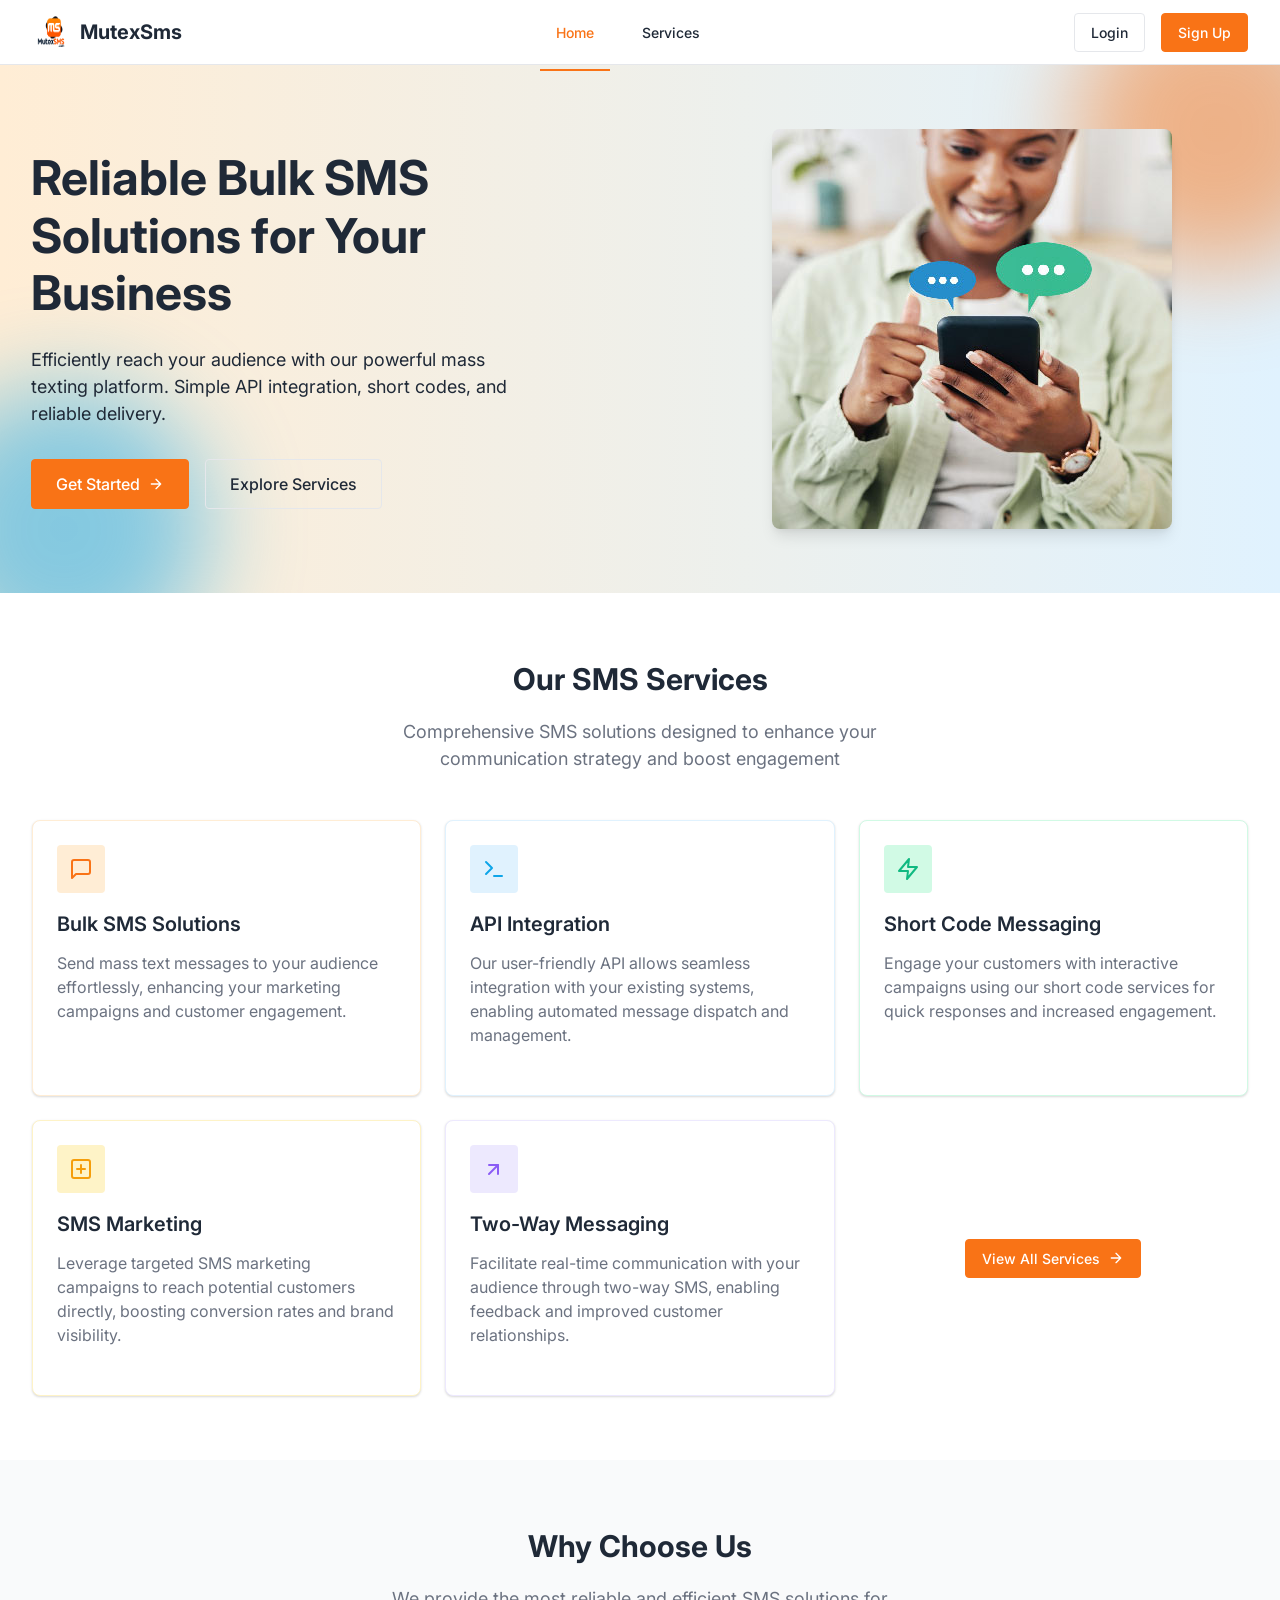
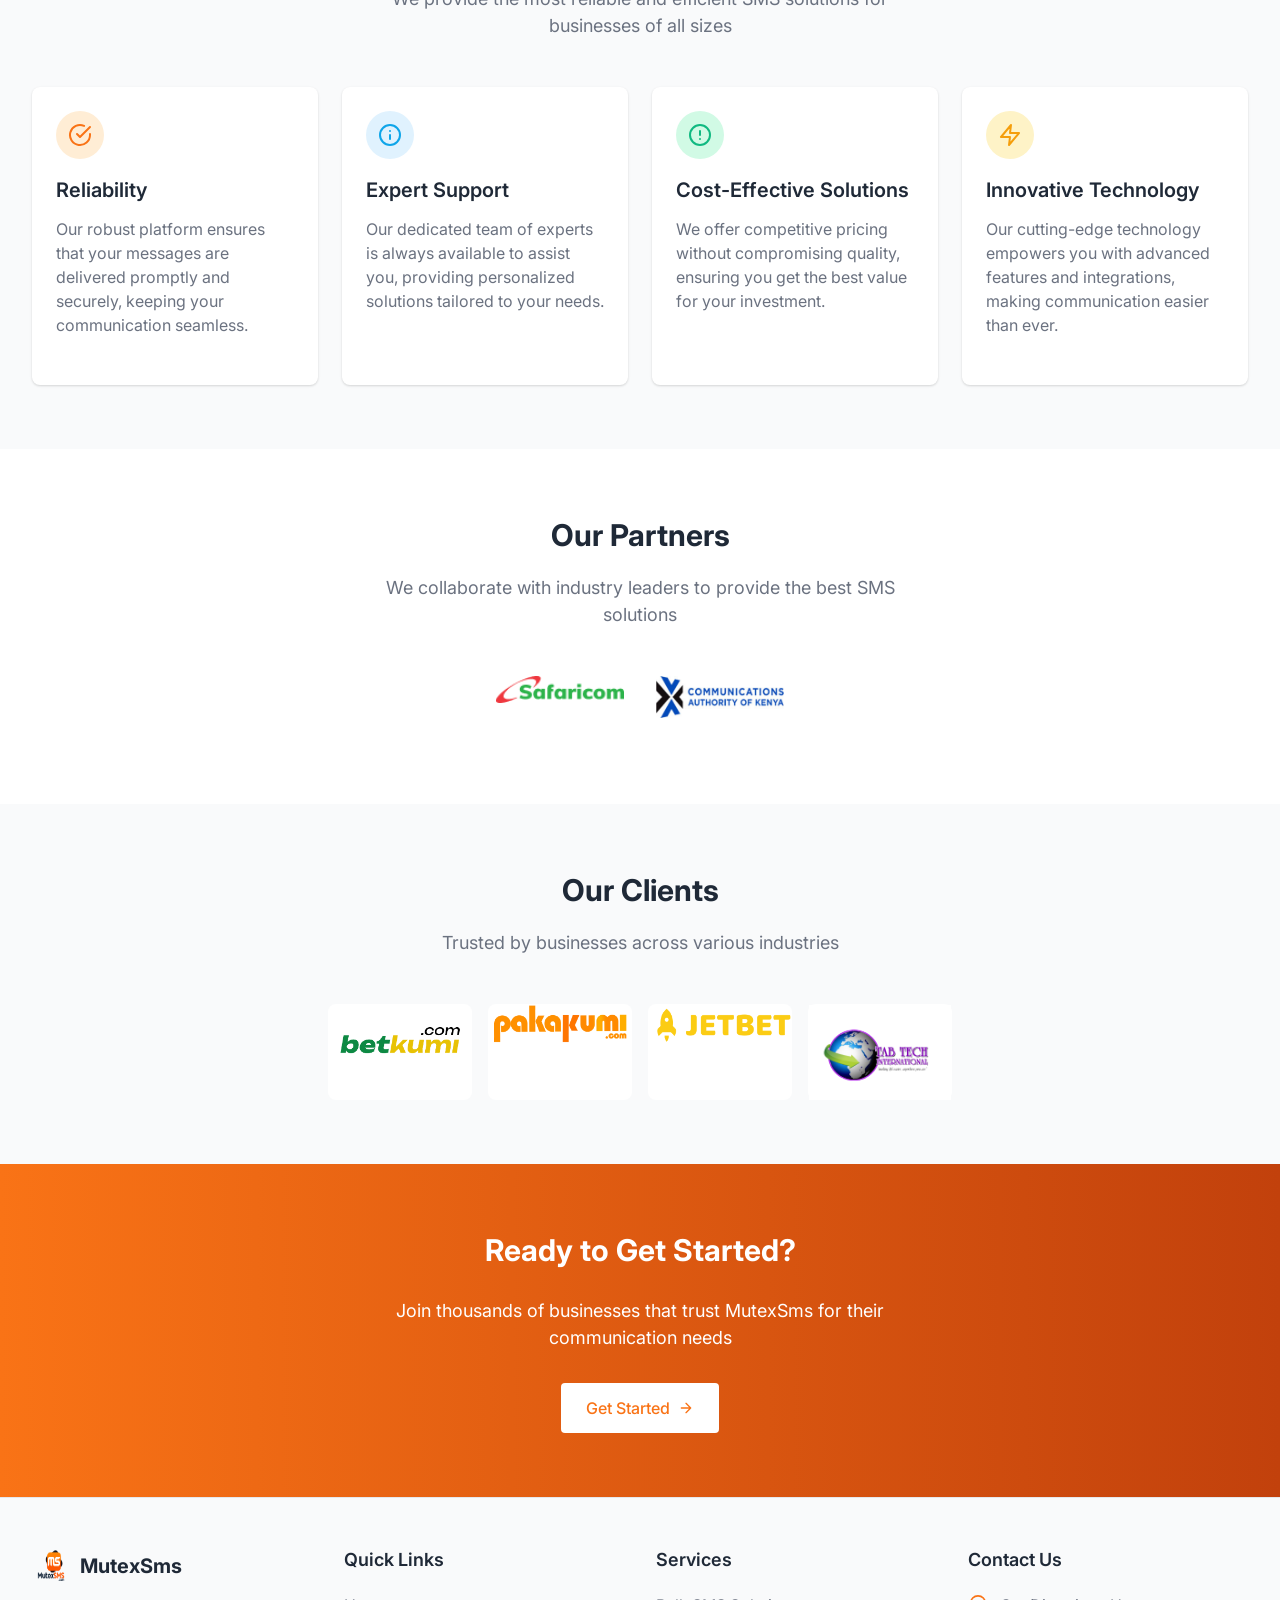
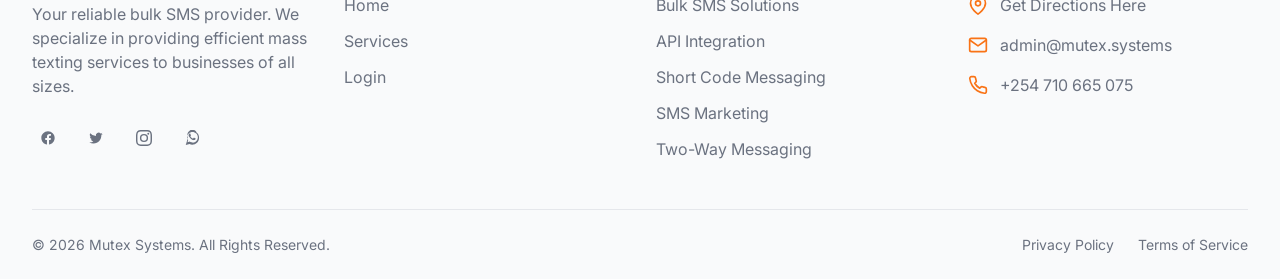
==== index.html @ d1c193d3 "first commit" ====
<!DOCTYPE html>
<html lang="en">
<head>
  <meta charset="UTF-8">
  <meta name="viewport" content="width=device-width, initial-scale=1.0">
  <link rel="icon" type="image" href="logos/logo_mutexsms.png" />
  <title>MutexSms</title>
  <meta name="description" content="Your reliable bulk SMS provider. We specialize in providing efficient mass texting services to businesses of all sizes.">
  <link rel="stylesheet" href="css/global.css">
  <link rel="stylesheet" href="css/header.module.css">
  <link rel="stylesheet" href="css/footer.module.css">
  <link rel="stylesheet" href="css/home.module.css">
  <link rel="stylesheet" href="https://fonts.googleapis.com/css2?family=Inter:wght@400;500;600;700&display=swap">
</head>
<body>
  <header class="header">
    <div class="container header__container">
      <a href="/" class="header__logo">
        <img src="logos/logo_mutexsms.png" alt="MutexSms logo">
        <span>MutexSms</span>
      </a>

      <nav class="header__nav">
        <a href="/" class="header__nav-link header__nav-link--active">Home</a>
        <a href="/services.html" class="header__nav-link">Services</a>
      </nav>

      <div class="header__actions">
        <a href="https://vas.mutexsms.com/site/login" class="button button--outline">Login</a>
        <a href="https://vas.mutexsms.com/site/register" class="button button--primary">Sign Up</a>
      </div>

      <button class="header__menu-toggle" aria-label="Toggle menu">
        <span class="header__menu-icon"></span>
      </button>
    </div>

    <div class="header__mobile-menu">
      <div class="container">
        <a href="/" class="header__mobile-link">Home</a>
        <a href="/about.html" class="header__mobile-link">About</a>
        <a href="/services.html" class="header__mobile-link">Services</a>
        
        <div class="header__mobile-actions">
          <a href="https://vas.mutexsms.com/site/login" class="button button--outline button--full">Login</a>
          <a href="https://vas.mutexsms.com/site/register" class="button button--primary button--full">Sign Up</a>
        </div>
      </div>
    </div>
  </header>

  <main>
    <!-- Hero Section -->
    <section class="hero">
      <div class="hero__bg">
        <div class="hero__bg-shape hero__bg-shape--1"></div>
        <div class="hero__bg-shape hero__bg-shape--2"></div>
      </div>
      <div class=" hero__container">
        <div class="hero__content">
          <h1 class="hero__title">Reliable Bulk SMS Solutions for Your Business</h1>
          <p class="hero__text">
            Efficiently reach your audience with our powerful mass texting platform. Simple API integration, short
            codes, and reliable delivery.
          </p>
          <div class="hero__buttons">
            <a href="https://vas.mutexsms.com/site/login" class="button button--primary button--lg">
              Get Started
              <svg class="button__icon" xmlns="http://www.w3.org/2000/svg" viewBox="0 0 24 24" fill="none" stroke="currentColor" stroke-width="2" stroke-linecap="round" stroke-linejoin="round">
                <path d="M5 12h14M12 5l7 7-7 7"/>
              </svg>
            </a>
            <a href="/services.html" class="button button--outline button--lg">Explore Services</a>
          </div>
        </div>

        <div class="hero__image-container">
          <img src="logos/Mutex-01.jpg" alt="SMS Marketing Illustration" class="hero__image" width="400" height="400">
        </div>
      </div>
    </section>

    <!-- Features Section -->
    <section class="features">
      <div class="container">
        <div class="section-header">
          <h2 class="section-title">Our SMS Services</h2>
          <p class="section-description">
            Comprehensive SMS solutions designed to enhance your communication strategy and boost engagement
          </p>
        </div>

        <div class="features__grid">
          <div class="card card--feature card--orange">
            <div class="card__icon card__icon--orange">
              <svg xmlns="http://www.w3.org/2000/svg" viewBox="0 0 24 24" fill="none" stroke="currentColor" stroke-width="2" stroke-linecap="round" stroke-linejoin="round">
                <path d="M21 15a2 2 0 0 1-2 2H7l-4 4V5a2 2 0 0 1 2-2h14a2 2 0 0 1 2 2z"/>
              </svg>
            </div>
            <h3 class="card__title">Bulk SMS Solutions</h3>
            <p class="card__text">
              Send mass text messages to your audience effortlessly, enhancing your marketing campaigns and customer
              engagement.
            </p>
          </div>

          <div class="card card--feature card--blue">
            <div class="card__icon card__icon--blue">
              <svg xmlns="http://www.w3.org/2000/svg" viewBox="0 0 24 24" fill="none" stroke="currentColor" stroke-width="2" stroke-linecap="round" stroke-linejoin="round">
                <polyline points="4 17 10 11 4 5"/>
                <line x1="12" y1="19" x2="20" y2="19"/>
              </svg>
            </div>
            <h3 class="card__title">API Integration</h3>
            <p class="card__text">
              Our user-friendly API allows seamless integration with your existing systems, enabling automated
              message dispatch and management.
            </p>
          </div>

          <div class="card card--feature card--green">
            <div class="card__icon card__icon--green">
              <svg xmlns="http://www.w3.org/2000/svg" viewBox="0 0 24 24" fill="none" stroke="currentColor" stroke-width="2" stroke-linecap="round" stroke-linejoin="round">
                <polygon points="13 2 3 14 12 14 11 22 21 10 12 10 13 2"/>
              </svg>
            </div>
            <h3 class="card__title">Short Code Messaging</h3>
            <p class="card__text">
              Engage your customers with interactive campaigns using our short code services for quick responses and
              increased engagement.
            </p>
          </div>

          <div class="card card--feature card--amber">
            <div class="card__icon card__icon--amber">
              <svg xmlns="http://www.w3.org/2000/svg" viewBox="0 0 24 24" fill="none" stroke="currentColor" stroke-width="2" stroke-linecap="round" stroke-linejoin="round">
                <rect x="3" y="3" width="18" height="18" rx="2" ry="2"/>
                <line x1="12" y1="8" x2="12" y2="16"/>
                <line x1="8" y1="12" x2="16" y2="12"/>
              </svg>
            </div>
            <h3 class="card__title">SMS Marketing</h3>
            <p class="card__text">
              Leverage targeted SMS marketing campaigns to reach potential customers directly, boosting conversion
              rates and brand visibility.
            </p>
          </div>

          <div class="card card--feature card--purple">
            <div class="card__icon card__icon--purple">
              <svg xmlns="http://www.w3.org/2000/svg" viewBox="0 0 24 24" fill="none" stroke="currentColor" stroke-width="2" stroke-linecap="round" stroke-linejoin="round">
                <path d="M7 17l9-9"/>
                <path d="M7 8h9v9"/>
              </svg>
            </div>
            <h3 class="card__title">Two-Way Messaging</h3>
            <p class="card__text">
              Facilitate real-time communication with your audience through two-way SMS, enabling feedback and
              improved customer relationships.
            </p>
          </div>

          <div class="features__cta">
            <a href="/services.html" class="button button--primary">
              View All Services
              <svg class="button__icon" xmlns="http://www.w3.org/2000/svg" viewBox="0 0 24 24" fill="none" stroke="currentColor" stroke-width="2" stroke-linecap="round" stroke-linejoin="round">
                <path d="M5 12h14M12 5l7 7-7 7"/>
              </svg>
            </a>
          </div>
        </div>
      </div>
    </section>

    <!-- Why Choose Us Section -->
    <section class="why-us">
      <div class="container">
        <div class="section-header">
          <h2 class="section-title">Why Choose Us</h2>
          <p class="section-description">
            We provide the most reliable and efficient SMS solutions for businesses of all sizes
          </p>
        </div>

        <div class="why-us__grid">
          <div class="card card--why-us">
            <div class="card__icon-circle card__icon-circle--orange">
              <svg xmlns="http://www.w3.org/2000/svg" viewBox="0 0 24 24" fill="none" stroke="currentColor" stroke-width="2" stroke-linecap="round" stroke-linejoin="round">
                <path d="M22 11.08V12a10 10 0 1 1-5.93-9.14"/>
                <polyline points="22 4 12 14.01 9 11.01"/>
              </svg>
            </div>
            <h3 class="card__title">Reliability</h3>
            <p class="card__text">
              Our robust platform ensures that your messages are delivered promptly and securely, keeping your
              communication seamless.
            </p>
          </div>

          <div class="card card--why-us">
            <div class="card__icon-circle card__icon-circle--blue">
              <svg xmlns="http://www.w3.org/2000/svg" viewBox="0 0 24 24" fill="none" stroke="currentColor" stroke-width="2" stroke-linecap="round" stroke-linejoin="round">
                <circle cx="12" cy="12" r="10"/>
                <line x1="12" y1="16" x2="12" y2="12"/>
                <line x1="12" y1="8" x2="12.01" y2="8"/>
              </svg>
            </div>
            <h3 class="card__title">Expert Support</h3>
            <p class="card__text">
              Our dedicated team of experts is always available to assist you, providing personalized solutions
              tailored to your needs.
            </p>
          </div>

          <div class="card card--why-us">
            <div class="card__icon-circle card__icon-circle--green">
              <svg xmlns="http://www.w3.org/2000/svg" viewBox="0 0 24 24" fill="none" stroke="currentColor" stroke-width="2" stroke-linecap="round" stroke-linejoin="round">
                <circle cx="12" cy="12" r="10"/>
                <line x1="12" y1="8" x2="12" y2="12"/>
                <line x1="12" y1="16" x2="12.01" y2="16"/>
              </svg>
            </div>
            <h3 class="card__title">Cost-Effective Solutions</h3>
            <p class="card__text">
              We offer competitive pricing without compromising quality, ensuring you get the best value for your
              investment.
            </p>
          </div>

          <div class="card card--why-us">
            <div class="card__icon-circle card__icon-circle--amber">
              <svg xmlns="http://www.w3.org/2000/svg" viewBox="0 0 24 24" fill="none" stroke="currentColor" stroke-width="2" stroke-linecap="round" stroke-linejoin="round">
                <path d="M13 2L3 14h9l-1 8 10-12h-9l1-8z"/>
              </svg>
            </div>
            <h3 class="card__title">Innovative Technology</h3>
            <p class="card__text">
              Our cutting-edge technology empowers you with advanced features and integrations, making communication
              easier than ever.
            </p>
          </div>
        </div>
      </div>
    </section>

    <!-- Partners Section -->
    <section class="partners">
      <div class="container">
        <div class="section-header">
          <h2 class="section-title">Our Partners</h2>
          <p class="section-description">
            We collaborate with industry leaders to provide the best SMS solutions
          </p>
        </div>

        <div class="partners__logos">
          <div class="partners__logo">
            <img src="logos/safaricom-logo-green.png" alt="Partner logo" width="128" height="64">
          </div>
          <div class="partners__logo">
            <img src="logos/cA.jpg" alt="Partner logo" width="128" height="64">
          </div>
        </div>
      </div>
    </section>

    <!-- Clients Section -->
    <section class="clients">
      <div class="container">
        <div class="section-header">
          <h2 class="section-title">Our Clients</h2>
          <p class="section-description">Trusted by businesses across various industries</p>
        </div>

        <div class="clients__logos">
          <div class="clients__logo">
            <img src="logos/Betkumi Kenya logo-03.png" alt="Client logo" >
          </div>
          <div class="clients__logo">
            <img src="logos/pakakumi.png" alt="Client logo" >
          </div>
          <div class="clients__logo">
            <img src="logos/jetBet.png" alt="Client logo" >
          </div>
          <div class="clients__logo">
            <img src="logos/TAB TECH.jpg" alt="Client logo" >
          </div>
        </div>
      </div>
    </section>

    <!-- CTA Section -->
    <section class="cta">
      <div class="container cta__container">
        <h2 class="cta__title">Ready to Get Started?</h2>
        <p class="cta__text">
          Join thousands of businesses that trust MutexSms for their communication needs
        </p>
        <div class="cta__buttons">
          <a href="https://vas.mutexsms.com/site/login" class="button button--white button--lg">
            Get Started
            <svg class="button__icon" xmlns="http://www.w3.org/2000/svg" viewBox="0 0 24 24" fill="none" stroke="currentColor" stroke-width="2" stroke-linecap="round" stroke-linejoin="round">
              <path d="M5 12h14M12 5l7 7-7 7"/>
            </svg>
          </a>
        </div>
      </div>
    </section>
  </main>

  <footer class="footer">
    <div class="container">
      <div class="footer__grid">
        <div class="footer__info">
          <a href="/" class="footer__logo">
            <img src="logos/logo_mutexsms.png" alt="MutexSms logo" width="40" height="40">
            <span>MutexSms</span>
          </a>
          <p class="footer__description">
            Your reliable bulk SMS provider. We specialize in providing efficient mass texting services to businesses
            of all sizes.
          </p>
          <div class="footer__social">
            <a href="#" class="footer__social-link" aria-label="Facebook">
              <svg xmlns="http://www.w3.org/2000/svg" viewBox="0 0 24 24" fill="currentColor">
                <path d="M22 12c0-5.523-4.477-10-10-10S2 6.477 2 12c0 4.991 3.657 9.128 8.438 9.878v-6.987h-2.54V12h2.54V9.797c0-2.506 1.492-3.89 3.777-3.89 1.094 0 2.238.195 2.238.195v2.46h-1.26c-1.243 0-1.63.771-1.63 1.562V12h2.773l-.443 2.89h-2.33v6.988C18.343 21.128 22 16.991 22 12z"/>
              </svg>
            </a>
            <a href="#" class="footer__social-link" aria-label="Twitter">
              <svg xmlns="http://www.w3.org/2000/svg" viewBox="0 0 24 24" fill="currentColor">
                <path d="M8.29 20.251c7.547 0 11.675-6.253 11.675-11.675 0-.178 0-.355-.012-.53A8.348 8.348 0 0022 5.92a8.19 8.19 0 01-2.357.646 4.118 4.118 0 001.804-2.27 8.224 8.224 0 01-2.605.996 4.107 4.107 0 00-6.993 3.743 11.65 11.65 0 01-8.457-4.287 4.106 4.106 0 001.27 5.477A4.072 4.072 0 012.8 9.713v.052a4.105 4.105 0 003.292 4.022 4.095 4.095 0 01-1.853.07 4.108 4.108 0 003.834 2.85A8.233 8.233 0 012 18.407a11.616 11.616 0 006.29 1.84"/>
              </svg>
            </a>
            <a href="#" class="footer__social-link" aria-label="Instagram">
              <svg xmlns="http://www.w3.org/2000/svg" viewBox="0 0 24 24" fill="currentColor">
                <path d="M12 2.163c3.204 0 3.584.012 4.85.07 3.252.148 4.771 1.691 4.919 4.919.058 1.265.069 1.645.069 4.849 0 3.205-.012 3.584-.069 4.849-.149 3.225-1.664 4.771-4.919 4.919-1.266.058-1.644.07-4.85.07-3.204 0-3.584-.012-4.849-.07-3.26-.149-4.771-1.699-4.919-4.92-.058-1.265-.07-1.644-.07-4.849 0-3.204.013-3.583.07-4.849.149-3.227 1.664-4.771 4.919-4.919 1.266-.057 1.645-.069 4.849-.069zM12 0C8.741 0 8.333.014 7.053.072 2.695.272.273 2.69.073 7.052.014 8.333 0 8.741 0 12c0 3.259.014 3.668.072 4.948.2 4.358 2.618 6.78 6.98 6.98C8.333 23.986 8.741 24 12 24c3.259 0 3.668-.014 4.948-.072 4.354-.2 6.782-2.618 6.979-6.98.059-1.28.073-1.689.073-4.948 0-3.259-.014-3.667-.072-4.947-.196-4.354-2.617-6.78-6.979-6.98C15.668.014 15.259 0 12 0zm0 5.838a6.162 6.162 0 100 12.324 6.162 6.162 0 000-12.324zM12 16a4 4 0 110-8 4 4 0 010 8zm6.406-11.845a1.44 1.44 0 100 2.881 1.44 1.44 0 000-2.881z"/>
              </svg>
            </a>
            <a href="https://wa.me/254710665075" target="_blank" class="footer__social-link" aria-label="WhatsApp">
              <svg xmlns="http://www.w3.org/2000/svg" viewBox="0 0 448 512" fill="currentColor">
                <path d="M380.9 97.1C339-3.5 253.5-35.3 169.1 8.6c-58.4 30.5-95.8 91-95.8 155.3 0 29.7 7.5 58.3 21.6 83.7L24 480l122.5-32.2c25.2 13.8 53.3 21.1 82.6 21.1 122.2 0 220.9-100.3 220.9-224.1 0-48.6-14.3-94.5-41.1-131.7zM229.1 392c-24.2 0-48-6.2-69-18l-4.9-2.9-73.1 19.2 19.5-71-3.2-5C77.8 281 70.3 254 70.3 227c0-89.3 76.2-162.1 170.1-162.1 45.5 0 88.2 17.7 120.3 49.8 32.1 32.2 49.8 75 49.8 120.3 0 93.9-72.8 170.1-162.1 170.1zm101.6-126.6c-5.6-2.8-33.1-16.3-38.2-18.1-5.1-1.9-8.8-2.8-12.5 2.8s-14.4 18.1-17.7 21.9c-3.2 3.7-6.5 4.2-12.1 1.4-33.1-16.5-54.8-29.4-76.7-66.5-5.8-10 5.8-9.2 16.5-30.6 1.8-3.7.9-6.9-.5-9.7-1.4-2.8-12.5-30.1-17.1-41.2-4.5-10.8-9.1-9.3-12.5-9.5-3.2-.2-6.9-.2-10.6-.2s-9.7 1.4-14.7 6.9c-5.1 5.6-19.3 18.9-19.3 46.1s19.8 53.5 22.6 57.2c2.8 3.7 38.9 59.4 94.3 83.3 13.2 5.7 23.5 9.1 31.5 11.7 13.2 4.2 25.2 3.6 34.7 2.2 10.6-1.6 33.1-13.5 37.8-26.5 4.7-13 4.7-24.1 3.3-26.5-1.3-2.3-5.1-3.7-10.7-6.5z"/>
              </svg>
            </a>            
          </div>
        </div>

        <div class="footer__links">
          <h3 class="footer__heading">Quick Links</h3>
          <ul class="footer__list">
            <li><a href="/" class="footer__link">Home</a></li>
            <li><a href="/services.html" class="footer__link">Services</a></li>
            <li><a href="https://vas.mutexsms.com/site/login" class="footer__link">Login</a></li>
          </ul>
        </div>

        <div class="footer__links">
          <h3 class="footer__heading">Services</h3>
          <ul class="footer__list">
            <li><a href="/services.html#bulk-sms" class="footer__link">Bulk SMS Solutions</a></li>
            <li><a href="/services.html#api-integration" class="footer__link">API Integration</a></li>
            <li><a href="/services.html#short-code" class="footer__link">Short Code Messaging</a></li>
            <li><a href="/services.html#sms-marketing" class="footer__link">SMS Marketing</a></li>
            <li><a href="/services.html#two-way" class="footer__link">Two-Way Messaging</a></li>
          </ul>
        </div>

        <div class="footer__contact">
          <h3 class="footer__heading">Contact Us</h3>
          <ul class="footer__contact-list">
            <li class="footer__contact-item">
              <svg class="footer__contact-icon" xmlns="http://www.w3.org/2000/svg" viewBox="0 0 24 24" fill="none" stroke="currentColor" stroke-width="2" stroke-linecap="round" stroke-linejoin="round">
                <path d="M21 10c0 7-9 13-9 13s-9-6-9-13a9 9 0 0 1 18 0z"/>
                <circle cx="12" cy="10" r="3"/>
              </svg>
              <a target="_blank" rel="noopener noreferrer" href="https://www.google.com/maps/dir/?api=1&destination=-1.2638814,36.8093806">Get Directions Here</a>
            </li>
            <li class="footer__contact-item">
              <svg class="footer__contact-icon" xmlns="http://www.w3.org/2000/svg" viewBox="0 0 24 24" fill="none" stroke="currentColor" stroke-width="2" stroke-linecap="round" stroke-linejoin="round">
                <path d="M4 4h16c1.1 0 2 .9 2 2v12c0 1.1-.9 2-2 2H4c-1.1 0-2-.9-2-2V6c0-1.1.9-2 2-2z"/>
                <polyline points="22,6 12,13 2,6"/>
              </svg>
              <a href="mailto:admin@mutex.systems" class="footer__link">admin@mutex.systems</a>
            </li>
            <li class="footer__contact-item">
              <svg class="footer__contact-icon" xmlns="http://www.w3.org/2000/svg" viewBox="0 0 24 24" fill="none" stroke="currentColor" stroke-width="2" stroke-linecap="round" stroke-linejoin="round">
                <path d="M22 16.92v3a2 2 0 0 1-2.18 2 19.79 19.79 0 0 1-8.63-3.07 19.5 19.5 0 0 1-6-6 19.79 19.79 0 0 1-3.07-8.67A2 2 0 0 1 4.11 2h3a2 2 0 0 1 2 1.72 12.84 12.84 0 0 0 .7 2.81 2 2 0 0 1-.45 2.11L8.09 9.91a16 16 0 0 0 6 6l1.27-1.27a2 2 0 0 1 2.11-.45 12.84 12.84 0 0 0 2.81.7A2 2 0 0 1 22 16.92z"/>
              </svg>
              <a href="tel:+254710665075" class="footer__link">+254 710 665 075</a>
            </li>
          </ul>
        </div>
      </div>

      <div class="footer__bottom">
        <p class="footer__copyright">
          &copy; <span id="current-year"></span> Mutex Systems. All Rights Reserved.
        </p>
        <div class="footer__legal">
          <a href="/privacy-policy.html" class="footer__legal-link">Privacy Policy</a>
          <a href="/terms-of-service.html" class="footer__legal-link">Terms of Service</a>
        </div>
      </div>
    </div>
  </footer>

  <script src="js/main.js"></script>
</body>
</html>
---- css/global.css ----
/* Reset and Base Styles */
*,
*::before,
*::after {
  box-sizing: border-box;
  margin: 0;
  padding: 0;
}

:root {
  /* Colors */
  --color-primary: #f97316;
  --color-primary-light: #ffedd5;
  --color-primary-dark: #c2410c;
  --color-secondary: #0ea5e9;
  --color-secondary-light: #e0f2fe;
  --color-secondary-dark: #0369a1;
  --color-green: #10b981;
  --color-green-light: #d1fae5;
  --color-amber: #f59e0b;
  --color-amber-light: #fef3c7;
  --color-purple: #8b5cf6;
  --color-purple-light: #ede9fe;
  --color-text: #1f2937;
  --color-text-light: #6b7280;
  --color-background: #ffffff;
  --color-background-alt: #f9fafb;
  --color-border: #e5e7eb;
  --color-border-focus: #93c5fd;

  /* Typography */
  --font-family: "Inter", -apple-system, BlinkMacSystemFont, "Segoe UI", Roboto, Oxygen, Ubuntu, Cantarell, "Open Sans",
    "Helvetica Neue", sans-serif;
  --font-size-base: 1rem;
  --font-size-sm: 0.875rem;
  --font-size-lg: 1.125rem;
  --font-size-xl: 1.25rem;
  --font-size-2xl: 1.5rem;
  --font-size-3xl: 1.875rem;
  --font-size-4xl: 2.25rem;
  --font-size-5xl: 3rem;

  /* Spacing */
  --spacing-1: 0.25rem;
  --spacing-2: 0.5rem;
  --spacing-3: 0.75rem;
  --spacing-4: 1rem;
  --spacing-6: 1.5rem;
  --spacing-8: 2rem;
  --spacing-12: 3rem;
  --spacing-16: 4rem;

  /* Borders */
  --border-radius-sm: 0.125rem;
  --border-radius: 0.25rem;
  --border-radius-md: 0.375rem;
  --border-radius-lg: 0.5rem;
  --border-radius-xl: 0.75rem;
  --border-radius-2xl: 1rem;
  --border-radius-full: 9999px;

  /* Shadows */
  --shadow-sm: 0 1px 2px 0 rgba(0, 0, 0, 0.05);
  --shadow: 0 1px 3px 0 rgba(0, 0, 0, 0.1), 0 1px 2px 0 rgba(0, 0, 0, 0.06);
  --shadow-md: 0 4px 6px -1px rgba(0, 0, 0, 0.1), 0 2px 4px -1px rgba(0, 0, 0, 0.06);
  --shadow-lg: 0 10px 15px -3px rgba(0, 0, 0, 0.1), 0 4px 6px -2px rgba(0, 0, 0, 0.05);

  /* Transitions */
  --transition-base: 150ms cubic-bezier(0.4, 0, 0.2, 1);
  --transition-slow: 300ms cubic-bezier(0.4, 0, 0.2, 1);
}

html {
  font-family: var(--font-family);
  font-size: 16px;
  line-height: 1.5;
  color: var(--color-text);
  -webkit-font-smoothing: antialiased;
  -moz-osx-font-smoothing: grayscale;
}

body {
  background-color: var(--color-background);
  min-height: 100vh;
  max-width: 1280px;
  margin: 0 auto;
}

img {
  max-width: 100%;
  height: auto;
}

a {
  color: inherit;
  text-decoration: none;
}

ul,
ol {
  list-style: none;
}

/* Container */
.container {
  width: 100%;
  max-width: 1280px;
  margin-left: auto;
  margin-right: auto;
  padding-left: 1rem;
  padding-right: 1rem;
}

@media (min-width: 640px) {
  .container {
    padding-left: 1.5rem;
    padding-right: 1.5rem;
  }
}

@media (min-width: 1024px) {
  .container {
    padding-left: 2rem;
    padding-right: 2rem;
  }
}

/* Buttons */
.button {
  display: inline-flex;
  align-items: center;
  justify-content: center;
  padding: 0.5rem 1rem;
  font-size: var(--font-size-sm);
  font-weight: 500;
  line-height: 1.5;
  border-radius: var(--border-radius);
  border: 1px solid transparent;
  cursor: pointer;
  transition: all var(--transition-base);
  white-space: nowrap;
}

.button--primary {
  background-color: var(--color-primary);
  color: white;
  border-color: var(--color-primary);
}

.button--primary:hover {
  background-color: var(--color-primary-dark);
  border-color: var(--color-primary-dark);
}

.button--blue {
  background-color: var(--color-secondary);
  color: white;
  border-color: var(--color-secondary);
}

.button--blue:hover {
  background-color: var(--color-secondary-dark);
  border-color: var(--color-secondary-dark);
}

.button--outline {
  background-color: transparent;
  color: var(--color-text);
  border-color: var(--color-border);
}

.button--outline:hover {
  background-color: var(--color-background-alt);
}

.button--white {
  background-color: white;
  color: var(--color-primary);
}

.button--white:hover {
  background-color: var(--color-background-alt);
}

.button--outline-white {
  background-color: transparent;
  color: white;
  border-color: white;
}

.button--outline-white:hover {
  background-color: rgba(255, 255, 255, 0.1);
}

.button--lg {
  padding: 0.75rem 1.5rem;
  font-size: var(--font-size-base);
}

.button--full {
  width: 100%;
}

.button__icon {
  width: 1rem;
  height: 1rem;
  margin-left: 0.5rem;
}

/* Section Styles */
.section-header {
  text-align: center;
  margin-bottom: 3rem;
}

.section-title {
  font-size: var(--font-size-3xl);
  font-weight: 700;
  margin-bottom: 1rem;
}

.section-description {
  font-size: var(--font-size-lg);
  color: var(--color-text-light);
  max-width: 36rem;
  margin-left: auto;
  margin-right: auto;
}

/* Page Hero */
.page-hero {
  background: linear-gradient(to right, var(--color-primary-light), var(--color-secondary-light));
  padding: 4rem 0;
  text-align: center;
}

.page-hero__title {
  font-size: var(--font-size-4xl);
  font-weight: 700;
  margin-bottom: 1.5rem;
}

.page-hero__text {
  font-size: var(--font-size-lg);
  color: var(--color-text);
  max-width: 36rem;
  margin-left: auto;
  margin-right: auto;
}

/* Card Styles */
.card {
  background-color: white;
  border-radius: var(--border-radius-lg);
  box-shadow: var(--shadow);
  padding: 1.5rem;
  transition: box-shadow var(--transition-base);
}

.card:hover {
  box-shadow: var(--shadow-lg);
}
.card--orange{
  border: 1px solid var(--color-primary-light);
}
.card--blue {
  border: 1px solid var(--color-secondary-light);
}

.card--green {
  border: 1px solid var(--color-green-light);
}

.card--amber {
  border: 1px solid var(--color-amber-light);
}

.card--purple {
  border: 1px solid var(--color-purple-light);
}

.card__icon {
  width: 3rem;
  height: 3rem;
  border-radius: var(--border-radius);
  display: flex;
  align-items: center;
  justify-content: center;
  margin-bottom: 1rem;
}

.card__icon svg {
  width: 1.5rem;
  height: 1.5rem;
}

.card__icon--orange {
  background-color: var(--color-primary-light);
  color: var(--color-primary);
}

.card__icon--blue {
  background-color: var(--color-secondary-light);
  color: var(--color-secondary);
}

.card__icon--green {
  background-color: var(--color-green-light);
  color: var(--color-green);
}

.card__icon--amber {
  background-color: var(--color-amber-light);
  color: var(--color-amber);
}

.card__icon--purple {
  background-color: var(--color-purple-light);
  color: var(--color-purple);
}

.card__icon-circle {
  width: 3rem;
  height: 3rem;
  border-radius: 50%;
  display: flex;
  align-items: center;
  justify-content: center;
  margin-bottom: 1rem;
}

.card__icon-circle svg {
  width: 1.5rem;
  height: 1.5rem;
}

.card__icon-circle--orange {
  background-color: var(--color-primary-light);
  color: var(--color-primary);
}

.card__icon-circle--blue {
  background-color: var(--color-secondary-light);
  color: var(--color-secondary);
}

.card__icon-circle--green {
  background-color: var(--color-green-light);
  color: var(--color-green);
}

.card__icon-circle--amber {
  background-color: var(--color-amber-light);
  color: var(--color-amber);
}

.card__title {
  font-size: var(--font-size-xl);
  font-weight: 600;
  margin-bottom: 0.75rem;
}

.card__subtitle {
  font-size: var(--font-size-base);
  color: var(--color-text-light);
  margin-bottom: 1rem;
}

.card__text {
  color: var(--color-text-light);
  margin-bottom: 1.5rem;
}

.card__list {
  margin-bottom: 1.5rem;
}

.card__list-item {
  display: flex;
  align-items: flex-start;
  margin-bottom: 0.75rem;
}

.card__check {
  width: 1.25rem;
  height: 1.25rem;
  color: var(--color-green);
  margin-right: 0.5rem;
  flex-shrink: 0;
  margin-top: 0.125rem;
}

/* CTA Section */
.cta {
  background: linear-gradient(to right, var(--color-primary), var(--color-primary-dark));
  color: white;
  padding: 4rem 0;
  text-align: center;
}

.cta__title {
  font-size: var(--font-size-3xl);
  font-weight: 700;
  margin-bottom: 1.5rem;
}

.cta__text {
  font-size: var(--font-size-lg);
  margin-bottom: 2rem;
  max-width: 36rem;
  margin-left: auto;
  margin-right: auto;
}

.cta__buttons {
  display: flex;
  flex-direction: column;
  gap: 1rem;
  justify-content: center;
  max-width: 32rem;
  margin-left: auto;
  margin-right: auto;
}

@media (min-width: 640px) {
  .cta__buttons {
    flex-direction: row;
  }
}

/* Form Styles */
.form-group {
  margin-bottom: 1.5rem;
}

.form-label {
  display: block;
  font-size: var(--font-size-sm);
  font-weight: 500;
  margin-bottom: 0.5rem;
}

.form-input,
.form-textarea {
  width: 100%;
  padding: 0.75rem 1rem;
  font-size: var(--font-size-base);
  line-height: 1.5;
  color: var(--color-text);
  background-color: white;
  border: 1px solid var(--color-border);
  border-radius: var(--border-radius);
  transition: border-color var(--transition-base), box-shadow var(--transition-base);
}

.form-input:focus,
.form-textarea:focus {
  outline: none;
  border-color: var(--color-border-focus);
  box-shadow: 0 0 0 3px rgba(147, 197, 253, 0.25);
}

.form-textarea {
  min-height: 8rem;
  resize: vertical;
}

/* Animations */
@keyframes float {
  0%,
  100% {
    transform: translateY(0);
  }
  50% {
    transform: translateY(-10px);
  }
}

@keyframes float-delay {
  0%,
  100% {
    transform: translateY(0);
  }
  50% {
    transform: translateY(-10px);
  }
}
---- css/header.module.css ----
.header {
  position: sticky;
  top: 0;
  z-index: 50;
  width: 100%;
  background-color: rgba(255, 255, 255, 0.95);
  backdrop-filter: blur(8px);
  border-bottom: 1px solid var(--color-border);
}

.header__container {
  display: flex;
  align-items: center;
  justify-content: space-between;
  height: 4rem;
}

.header__logo {
  display: flex;
  align-items: center;
  gap: 0.5rem;
  font-weight: 700;
  font-size: var(--font-size-xl);
}

.header__logo img {
  width: 2.5rem;
  height: 2.5rem;
  border-radius: var(--border-radius);
}

.header__nav {
  display: none;
}

.header__nav-link {
  padding: 0.5rem 1rem;
  font-size: var(--font-size-sm);
  font-weight: 500;
  transition: color var(--transition-base);
}

.header__nav-link:hover {
  color: var(--color-primary);
}

.header__nav-link--active {
  color: var(--color-primary);
  position: relative;
}

.header__nav-link--active::after {
  content: "";
  position: absolute;
  bottom: -1.25rem;
  left: 0;
  width: 100%;
  height: 2px;
  background-color: var(--color-primary);
}

.header__actions {
  display: none;
  gap: 1rem;
}

.header__menu-toggle {
  display: flex;
  align-items: center;
  justify-content: center;
  width: 2.5rem;
  height: 2.5rem;
  background: transparent;
  border: none;
  cursor: pointer;
}

.header__menu-icon {
  position: relative;
  width: 1.5rem;
  height: 2px;
  background-color: var(--color-text);
  transition: all var(--transition-base);
}

.header__menu-icon::before,
.header__menu-icon::after {
  content: "";
  position: absolute;
  width: 1.5rem;
  height: 2px;
  background-color: var(--color-text);
  transition: all var(--transition-base);
}

.header__menu-icon::before {
  top: -6px;
}

.header__menu-icon::after {
  bottom: -6px;
}

.header__menu-toggle.active .header__menu-icon {
  background-color: transparent;
}

.header__menu-toggle.active .header__menu-icon::before {
  top: 0;
  transform: rotate(45deg);
}

.header__menu-toggle.active .header__menu-icon::after {
  bottom: 0;
  transform: rotate(-45deg);
}

.header__mobile-menu {
  display: none;
  border-top: 1px solid var(--color-border);
  background-color: rgb(211, 185, 185);
}

.header__mobile-menu.active {
  display: block;
}

.header__mobile-link {
  display: block;
  padding: 0.75rem 0;
  font-size: var(--font-size-base);
  font-weight: 500;
  transition: color var(--transition-base);
  border-bottom: 1px solid var(--color-border);
}

.header__mobile-link:hover {
  color: var(--color-primary);
}

.header__mobile-actions {
  display: flex;
  flex-direction: column;
  gap: 0.75rem;
  padding: 1rem 0;
  border-top: 1px solid var(--color-border);
}

@media (min-width: 768px) {
  .header__nav {
    display: flex;
    align-items: center;
    gap: 1rem;
  }

  .header__actions {
    display: flex;
  }

  .header__menu-toggle {
    display: none;
  }
}
---- css/footer.module.css ----
.footer {
  background-color: var(--color-background-alt);
  border-top: 1px solid var(--color-border);
  padding: 3rem 0 1.5rem;
}

.footer__grid {
  display: grid;
  grid-template-columns: 1fr;
  gap: 2rem;
  margin-bottom: 3rem;
}

.footer__info {
  max-width: 20rem;
}

.footer__logo {
  display: flex;
  align-items: center;
  gap: 0.5rem;
  font-weight: 700;
  font-size: var(--font-size-xl);
  margin-bottom: 1rem;
}

.footer__logo img {
  width: 2.5rem;
  height: 2.5rem;
  border-radius: var(--border-radius);
}

.footer__description {
  color: var(--color-text-light);
  margin-bottom: 1.5rem;
}

.footer__social {
  display: flex;
  gap: 1rem;
}

.footer__social-link {
  display: flex;
  align-items: center;
  justify-content: center;
  width: 2rem;
  height: 2rem;
  background-color: var(--color-background-alt);
  border-radius: 50%;
  color: var(--color-text-light);
  transition: all var(--transition-base);
}

.footer__social-link:hover {
  background-color: var(--color-primary-light);
  color: var(--color-primary);
}

.footer__social-link svg {
  width: 1rem;
  height: 1rem;
}

.footer__heading {
  font-size: var(--font-size-lg);
  font-weight: 600;
  margin-bottom: 1.25rem;
}

.footer__list {
  display: flex;
  flex-direction: column;
  gap: 0.75rem;
}

.footer__link {
  color: var(--color-text-light);
  transition: color var(--transition-base);
}

.footer__link:hover {
  color: var(--color-primary);
}

.footer__contact-list {
  display: flex;
  flex-direction: column;
  gap: 1rem;
}

.footer__contact-item {
  display: flex;
  align-items: flex-start;
  gap: 0.75rem;
  color: var(--color-text-light);
}

.footer__contact-icon {
  width: 1.25rem;
  height: 1.25rem;
  color: var(--color-primary);
  flex-shrink: 0;
  margin-top: 0.125rem;
}

.footer__bottom {
  display: flex;
  flex-direction: column;
  align-items: center;
  gap: 1rem;
  padding-top: 1.5rem;
  border-top: 1px solid var(--color-border);
  text-align: center;
}

.footer__copyright {
  color: var(--color-text-light);
  font-size: var(--font-size-sm);
}

.footer__legal {
  display: flex;
  gap: 1.5rem;
}

.footer__legal-link {
  color: var(--color-text-light);
  font-size: var(--font-size-sm);
  transition: color var(--transition-base);
}

.footer__legal-link:hover {
  color: var(--color-primary);
}

@media (min-width: 768px) {
  .footer__grid {
    grid-template-columns: repeat(2, 1fr);
  }

  .footer__bottom {
    flex-direction: row;
    justify-content: space-between;
    text-align: left;
  }
}

@media (min-width: 1024px) {
  .footer__grid {
    grid-template-columns: repeat(4, 1fr);
  }
}
---- css/home.module.css ----
/* Hero Section */
.hero {
  position: relative;
  background: linear-gradient(to right, var(--color-primary-light), var(--color-secondary-light));
  padding: 4rem 0;
  overflow: hidden;
}

.hero__bg {
  position: absolute;
  inset: 0;
  z-index: 0;
  opacity: 0.5;
}

.hero__bg-shape {
  position: absolute;
  border-radius: 50%;
  filter: blur(3rem);
}

.hero__bg-shape--1 {
  top: -5rem;
  right: -5rem;
  width: 18rem;
  height: 18rem;
  background-color: var(--color-primary);
}

.hero__bg-shape--2 {
  bottom: -5rem;
  left: -5rem;
  width: 18rem;
  height: 18rem;
  background-color: var(--color-secondary);
}

.hero__container {
  position: relative;
  z-index: 1;
  display: grid;
  grid-template-columns: 1fr;
  gap: 3rem;
}

.hero__content {
  display: flex;
  flex-direction: column;
  justify-content: center;
  margin: 0 auto;
  width: 90%;
}

.hero__title {
  font-size: var(--font-size-4xl);
  font-weight: 700;
  margin-bottom: 1.5rem;
  line-height: 1.2;
}

.hero__text {
  font-size: var(--font-size-lg);
  color: var(--color-text);
  margin-bottom: 2rem;
  max-width: 32rem;
}

.hero__buttons {
  display: flex;
  flex-direction: column;
  gap: 1rem;
}

.hero__image-container {
  position: relative;
  align-items: center;
  justify-content: center;
  display: none;
}

.hero__image {
  position: relative;
  z-index: 2;
  border-radius: var(--border-radius-lg);
  box-shadow: var(--shadow-lg);
}

/* Features Section */
.features {
  padding: 4rem 0;
  background-color: white;
}

.features__grid {
  display: grid;
  grid-template-columns: 1fr;
  gap: 1.5rem;
}

.features__cta {
  display: flex;
  justify-content: center;
  align-items: center;
  padding: 1.5rem;
}

/* Why Us Section */
.why-us {
  padding: 4rem 0;
  background-color: var(--color-background-alt);
}

.why-us__grid {
  display: grid;
  grid-template-columns: 1fr;
  gap: 1.5rem;
}

/* Partners Section */
.partners {
  padding: 4rem 0;
  background-color: white;
}

.partners__logos {
  display: flex;
  flex-wrap: wrap;
  justify-content: center;
  align-items: center;
  gap: 2rem;
}

.partners__logo {
  width: 8rem;
  height: 4rem;
}

/* Clients Section */
.clients {
  padding: 4rem 0;
  background-color: var(--color-background-alt);
}

.clients__logos {
  display: flex;
  flex-wrap: wrap;
  justify-content: center;
  align-items: center;
  overflow: hidden;
  gap: 1rem;
}

.clients__logo {
  width: 9rem;
  height: 6rem;
  background-color: white;
  padding: 0.05rem;
  border-radius: 0.5rem;
}

@media (min-width: 640px) {
  .hero__buttons {
    flex-direction: row;
  }
}

@media (min-width: 768px) {
  .hero__container {
    grid-template-columns: 1fr 1fr;
  }

  .features__grid {
    grid-template-columns: repeat(2, 1fr);
  }

  .why-us__grid {
    grid-template-columns: repeat(2, 1fr);
  }
  .hero__image-container{
    display: flex;
  }
}

@media (min-width: 1024px) {
  .hero__title {
    font-size: var(--font-size-5xl);
  }

  .features__grid {
    grid-template-columns: repeat(3, 1fr);
  }

  .why-us__grid {
    grid-template-columns: repeat(4, 1fr);
  }
}
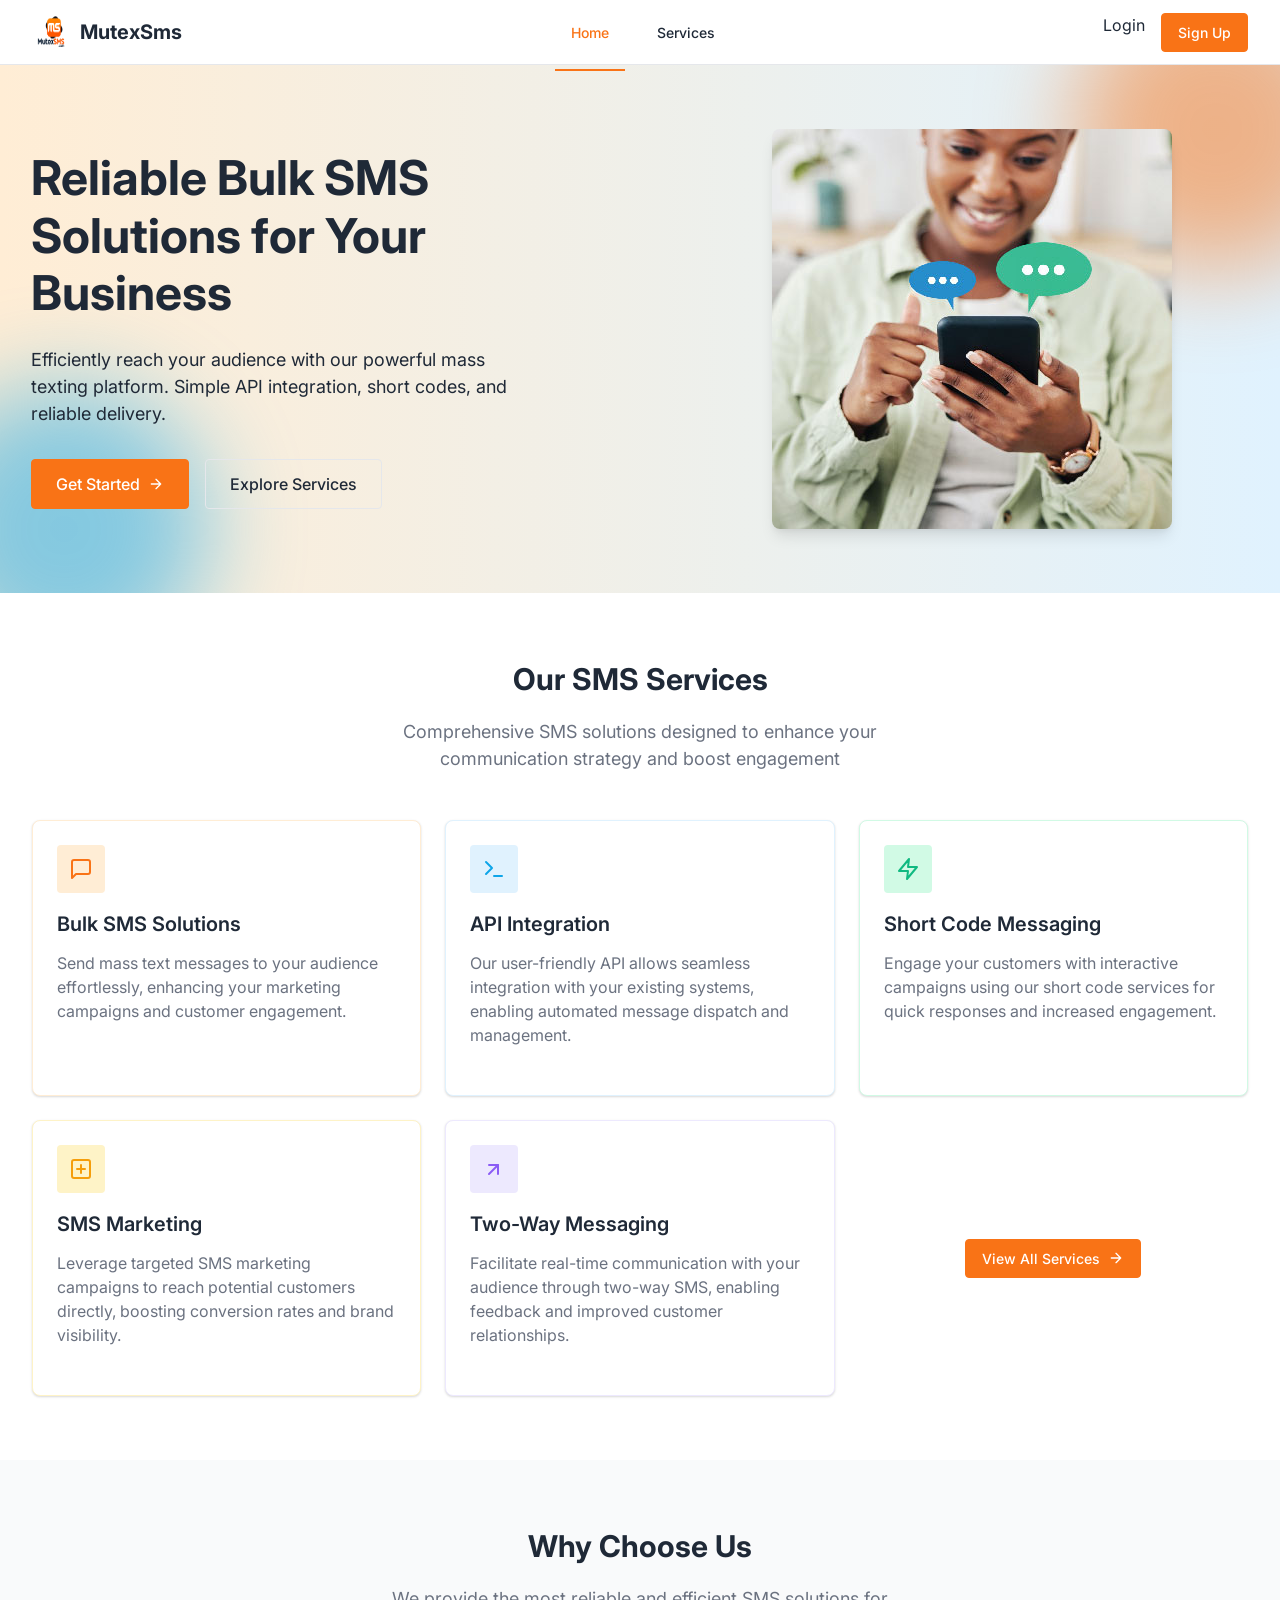
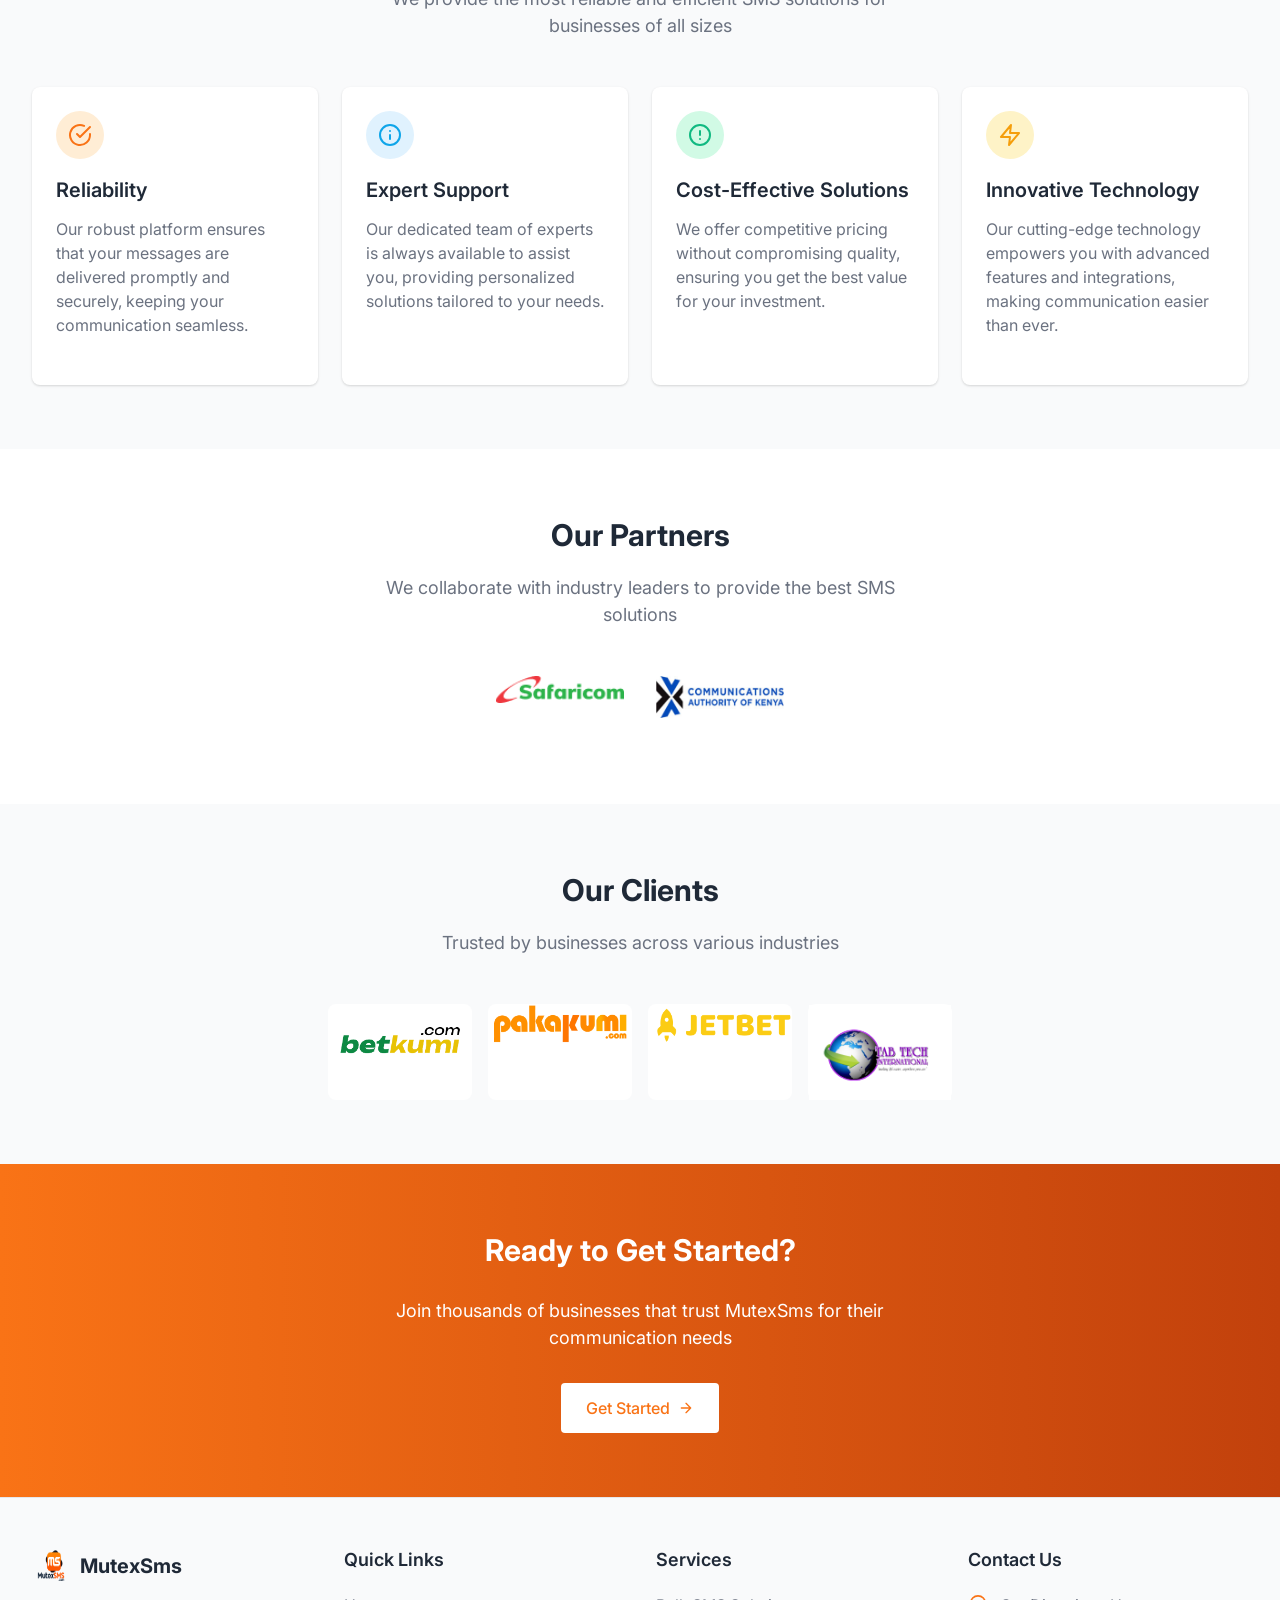
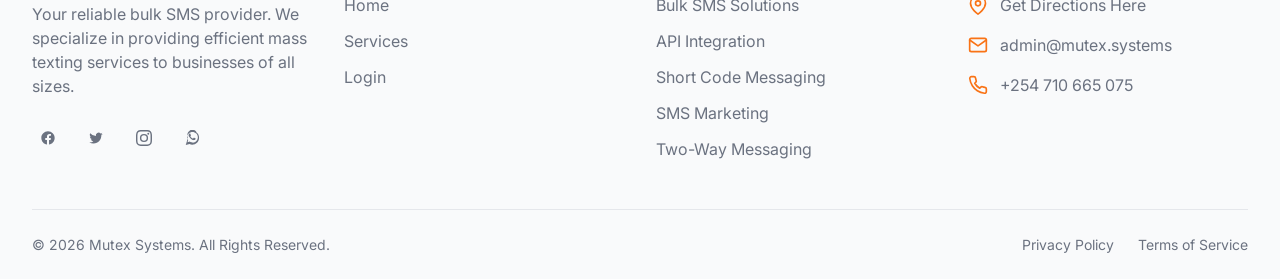
==== commit e22b8565: "link update" ====
--- a/index.html
+++ b/index.html
@@ -26,8 +26,8 @@
       </nav>
 
       <div class="header__actions">
-        <a href="https://vas.mutexsms.com/site/login" class="button button--outline">Login</a>
-        <a href="https://vas.mutexsms.com/site/register" class="button button--primary">Sign Up</a>
+        <a href="https://vas.mutexsms.com class="button button--outline">Login</a>
+        <a href="https://vas.mutexsms.com" class="button button--primary">Sign Up</a>
       </div>
 
       <button class="header__menu-toggle" aria-label="Toggle menu">
@@ -42,8 +42,8 @@
         <a href="/services.html" class="header__mobile-link">Services</a>
         
         <div class="header__mobile-actions">
-          <a href="https://vas.mutexsms.com/site/login" class="button button--outline button--full">Login</a>
-          <a href="https://vas.mutexsms.com/site/register" class="button button--primary button--full">Sign Up</a>
+          <a href="https://vas.mutexsms.com" class="button button--outline button--full">Login</a>
+          <a href="https://vas.mutexsms.com" class="button button--primary button--full">Sign Up</a>
         </div>
       </div>
     </div>
@@ -64,7 +64,7 @@
             codes, and reliable delivery.
           </p>
           <div class="hero__buttons">
-            <a href="https://vas.mutexsms.com/site/login" class="button button--primary button--lg">
+            <a href="https://vas.mutexsms.com" class="button button--primary button--lg">
               Get Started
               <svg class="button__icon" xmlns="http://www.w3.org/2000/svg" viewBox="0 0 24 24" fill="none" stroke="currentColor" stroke-width="2" stroke-linecap="round" stroke-linejoin="round">
                 <path d="M5 12h14M12 5l7 7-7 7"/>
@@ -297,7 +297,7 @@
           Join thousands of businesses that trust MutexSms for their communication needs
         </p>
         <div class="cta__buttons">
-          <a href="https://vas.mutexsms.com/site/login" class="button button--white button--lg">
+          <a href="https://vas.mutexsms.com" class="button button--white button--lg">
             Get Started
             <svg class="button__icon" xmlns="http://www.w3.org/2000/svg" viewBox="0 0 24 24" fill="none" stroke="currentColor" stroke-width="2" stroke-linecap="round" stroke-linejoin="round">
               <path d="M5 12h14M12 5l7 7-7 7"/>
@@ -349,7 +349,7 @@
           <ul class="footer__list">
             <li><a href="/" class="footer__link">Home</a></li>
             <li><a href="/services.html" class="footer__link">Services</a></li>
-            <li><a href="https://vas.mutexsms.com/site/login" class="footer__link">Login</a></li>
+            <li><a href="https://vas.mutexsms.com" class="footer__link">Login</a></li>
           </ul>
         </div>
 
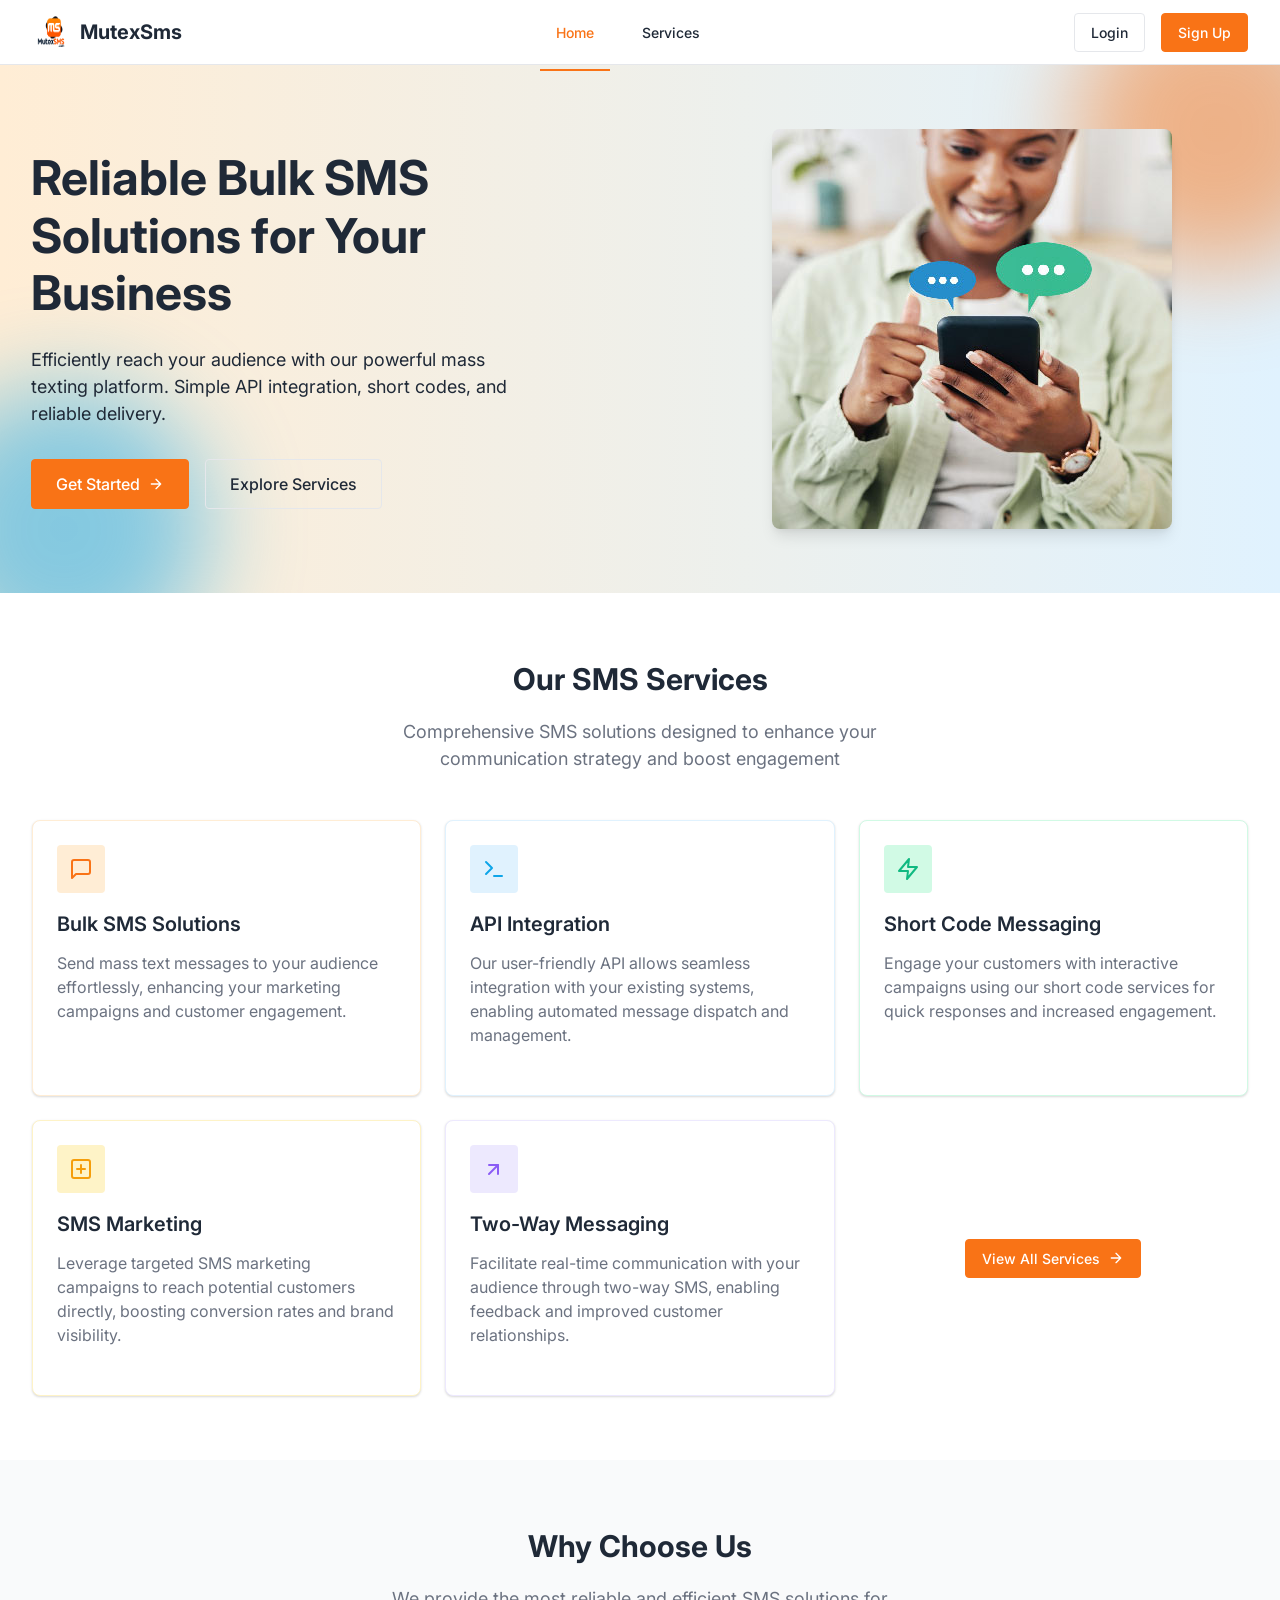
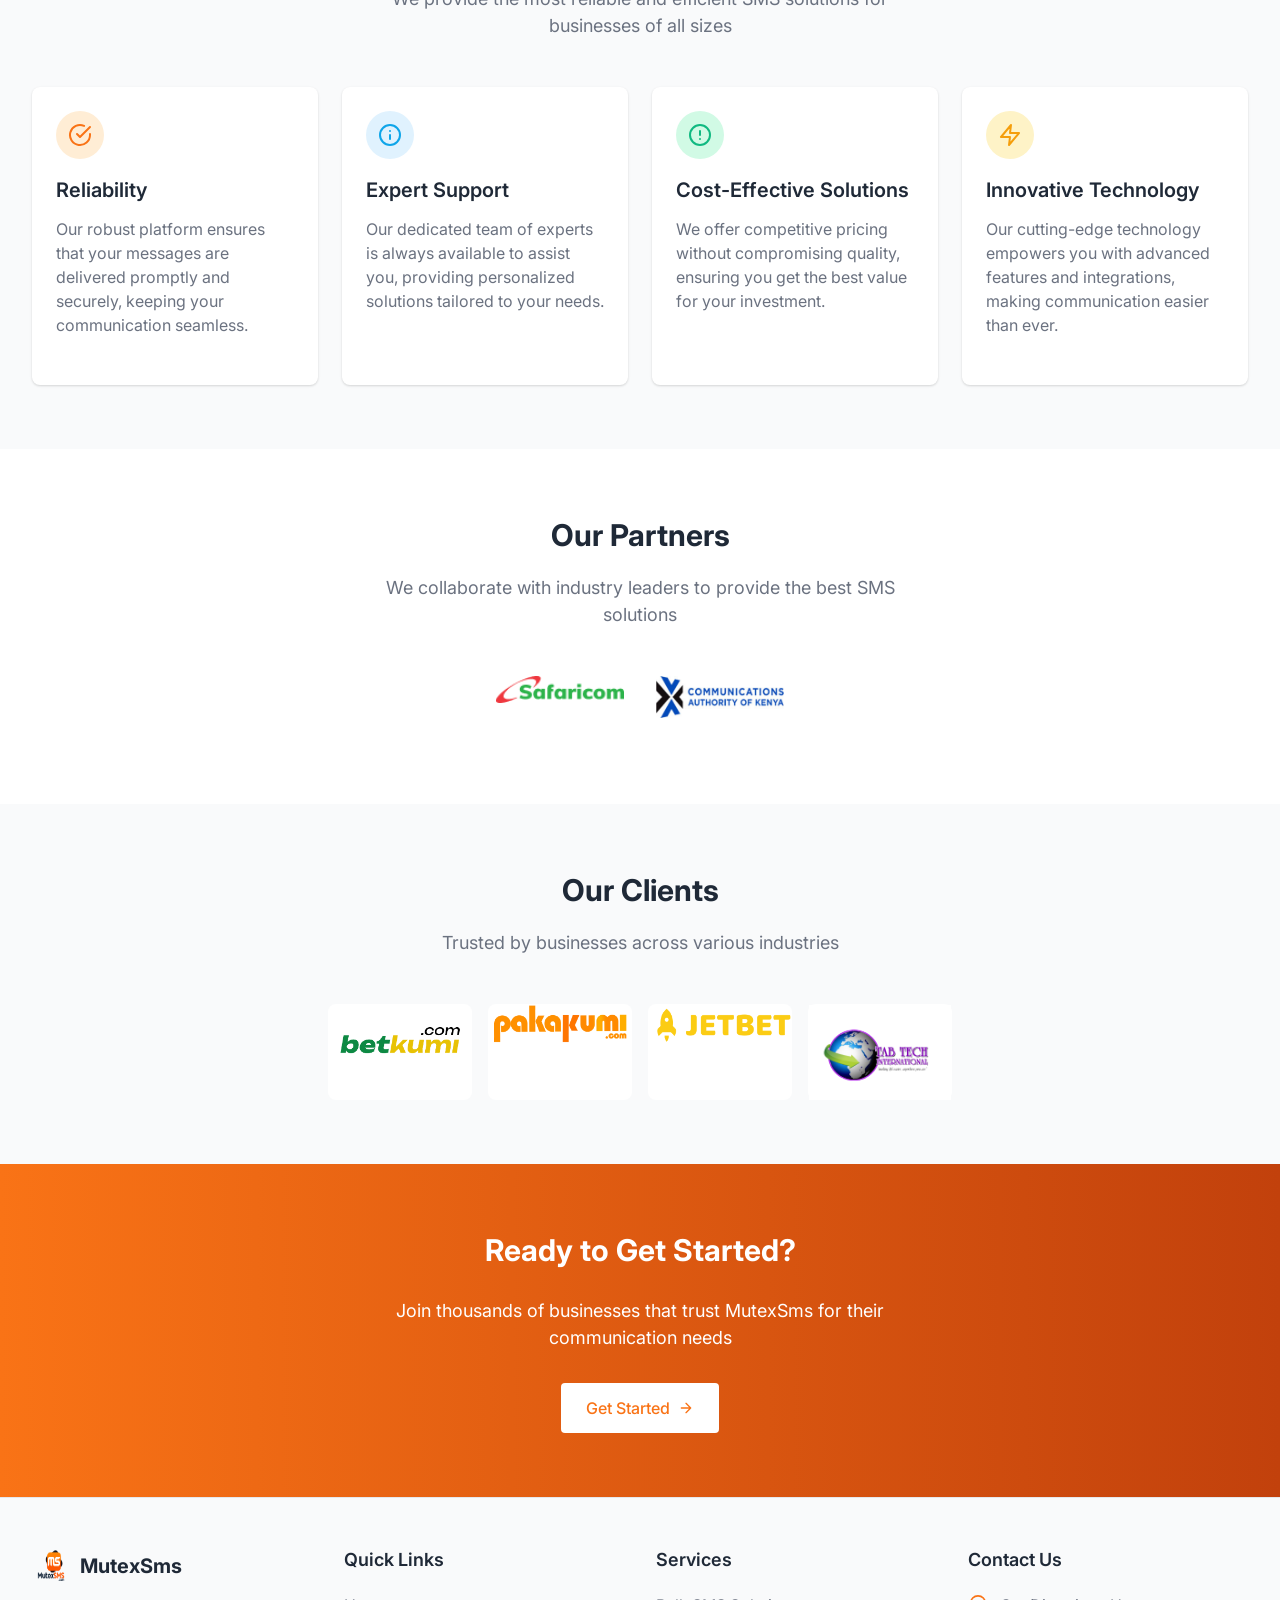
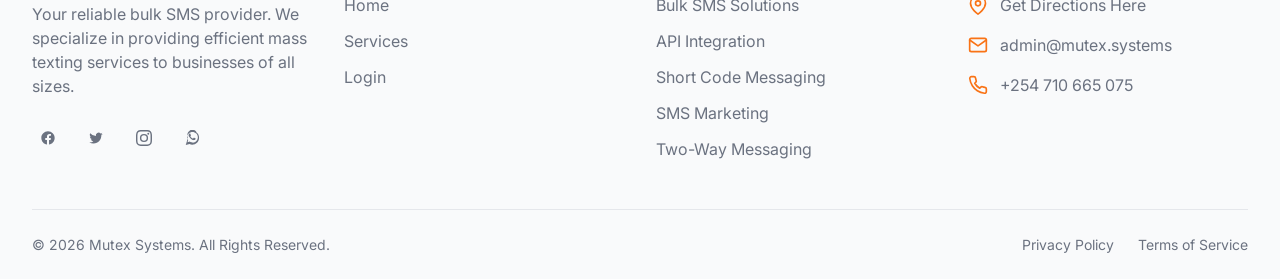
==== commit 2e17be17: "fix" ====
--- a/index.html
+++ b/index.html
@@ -26,7 +26,7 @@
       </nav>
 
       <div class="header__actions">
-        <a href="https://vas.mutexsms.com class="button button--outline">Login</a>
+        <a href="https://vas.mutexsms.com" class="button button--outline">Login</a>
         <a href="https://vas.mutexsms.com" class="button button--primary">Sign Up</a>
       </div>
 
